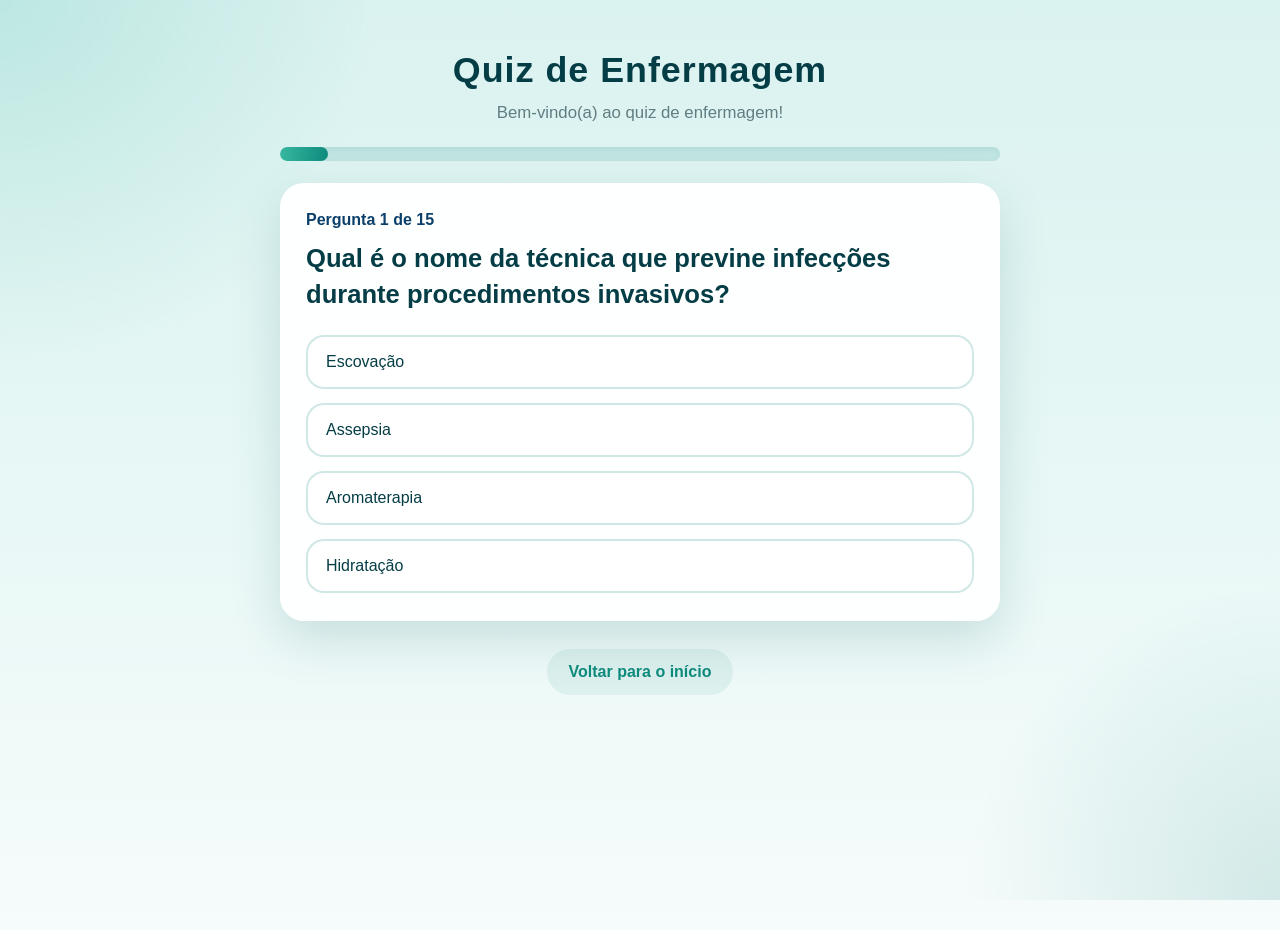
==== projeto-enfermagens/perguntas.html @ 4e0165e4 "projeto em teste" ====
<!DOCTYPE html>
<html lang="pt-br">

<head>
    <meta charset="UTF-8">
    <meta name="viewport" content="width=device-width, initial-scale=1.0">
    <link rel="stylesheet" href="estilos/pergutas.css">
    <title>Document</title>
</head>

<body>
    <div class="quiz-container">
        <header>
            <h1 id="titulo">Quiz de Enfermagem</h1>
            <p id="welcome-message">Olá, estudante!</p>
        </header>

        <main>
            <div class="progress-bar">
                <div class="progress-fill" id="progress-fill"></div>
            </div>

            <section class="question-box">
                <p class="question-number" id="question-number">Pergunta 1 de 5</p>
                <h2 class="question-text" id="question-text">Pergunta será carregada aqui.</h2>
                <div class="answers" id="answers"></div>
            </section>

            <div class="result-box hidden" id="result-box">
                <h2>Resultado</h2>
                <p id="score-text"></p>
                <p id="evaluation-text"></p>
                <button id="retry-btn" type="button">Refazer</button>
            </div>
        </main>

        <footer>
            <a href="index.html" class="back-link">Voltar para o início</a>
        </footer>
    </div>

    <script src="script.js"></script>
</body>

</html>
---- projeto-enfermagens/estilos/pergutas.css ----
:root {
    --background: #e8f8f6;
    --card: rgba(255, 255, 255, 0.95);
    --card-shadow: rgba(5, 86, 92, 0.16);
    --primary: #0f8b7d;
    --primary-dark: #0c406a;
    --accent: #378fb7;
    --text: #053d46;
    --muted: #607d82;
    --success: #1f828f;
    --danger: #c74d54;
}

* {
    box-sizing: border-box;
}

body {
    margin: 0;
    font-family: "Segoe UI", Tahoma, Geneva, Verdana, sans-serif;
    background: linear-gradient(180deg, #daf2f0 0%, #e8f8f6 55%, #f6fbfb 100%);
    color: var(--text);
    min-height: 100vh;
}

body::before {
    content: "";
    position: fixed;
    inset: 0;
    background: radial-gradient(circle at top left, rgba(55, 183, 160, 0.18), transparent 24%), radial-gradient(circle at bottom right, rgba(15, 139, 125, 0.15), transparent 20%);
    pointer-events: none;
}

.quiz-container {
    max-width: 760px;
    margin: 30px auto;
    padding: 20px;
    position: relative;
}

header {
    text-align: center;
    margin-bottom: 24px;
}

#titulo {
    font-size: clamp(2rem, 2.8vw, 3rem);
    margin: 0;
    letter-spacing: 1px;
    animation: fadeInTitle 1.2s ease;
}

#welcome-message {
    margin-top: 12px;
    font-size: 1.05rem;
    color: var(--muted);
}

.progress-bar {
    width: 100%;
    height: 14px;
    background: rgba(15, 139, 125, 0.14);
    border-radius: 999px;
    overflow: hidden;
    margin-bottom: 22px;
    box-shadow: inset 0 2px 6px rgba(5, 86, 92, 0.08);
}

.progress-fill {
    width: 0;
    height: 100%;
    background: linear-gradient(90deg, #37b7a0, #0f8b7d);
    border-radius: 999px;
    transition: width 0.4s ease;
}

.question-box,
.result-box {
    background: var(--card);
    border-radius: 24px;
    padding: 28px 26px;
    box-shadow: 0 18px 50px var(--card-shadow);
    backdrop-filter: blur(10px);
    position: relative;
}


/*
.question-box {
    animation: floatCard 6s ease-in-out infinite; 
}
*/

.question-number {
    margin: 0 0 12px;
    font-weight: 700;
    color: var(--primary-dark);
}

.question-text {
    margin: 0 0 22px;
    font-size: clamp(1.35rem, 2vw, 1.8rem);
    line-height: 1.4;
}

.answers {
    display: grid;
    gap: 14px;
}


/* estilos para questões de associação */

.match-game {
    position: relative;
    display: grid;
    grid-template-columns: 1fr 1fr;
    gap: 18px;
    padding: 12px 0;
}

.match-lines {
    position: absolute;
    inset: 0;
    width: 100%;
    height: 100%;
    pointer-events: none;
    z-index: 0;
}

.match-line {
    fill: none;
    stroke: rgba(113, 134, 255, 0.596);
    stroke-width: 4;
    stroke-linecap: round;
}

.match-column {
    position: relative;
    display: grid;
    gap: 10px;
    z-index: 1;
}

.match-item {
    width: 100%;
    min-height: 58px;
    padding: 12px 14px;
    border: 2px solid rgba(15, 139, 125, 0.18);
    border-radius: 14px;
    background: #fff;
    color: var(--text);
    font-weight: 600;
    text-align: left;
    cursor: pointer;
    transition: transform 0.2s ease, border-color 0.2s ease, background 0.2s ease;
}

.match-item:hover {
    transform: translateY(-1px);
    border-color: var(--primary);
}

.match-item.selected {
    border-color: var(--accent);
    background: #eef7ff;
}

.match-item.connected {
    border-color: var(--success);
    background: #e9f8f0;
}

.match-item.connected {
    border-color: var(--success);
    background: #e9f8f0;
}

.match-item.wrong {
    border-color: var(--danger);
    background: #fff0f1;
    animation: shakeMatch 0.4s ease;
}

.match-line.correct {
    stroke: #2ea878;
}

.match-line.wrong {
    stroke: #d9534f;
}

@keyframes shakeMatch {
    0%,
    100% {
        transform: translateX(0);
    }
    25% {
        transform: translateX(-4px);
    }
    75% {
        transform: translateX(4px);
    }
}

.answer-button {
    width: 100%;
    padding: 16px 18px;
    text-align: left;
    border: 2px solid rgba(15, 139, 125, 0.2);
    border-radius: 18px;
    background: white;
    color: var(--text);
    font-size: 1rem;
    cursor: pointer;
    transition: transform 0.25s ease, border-color 0.25s ease, background-color 0.25s ease, box-shadow 0.25s ease;
}

.answer-button:hover {
    transform: translateY(-2px);
    border-color: var(--primary);
    box-shadow: 0 12px 24px rgba(15, 139, 125, 0.12);
}

.answer-button.correct {
    border-color: white;
    background: white;
}

.answer-button.incorrect {
    border-color: white;
    background: white;
}

.result-box {
    margin-top: 24px;
    display: grid;
    gap: 18px;
    text-align: center;
}

.result-box.hidden {
    display: none;
}

.result-box h2 {
    margin: 0;
    font-size: 1.75rem;
}

#score-text,
#evaluation-text {
    margin: 0;
    color: var(--muted);
    line-height: 1.6;
}

#retry-btn,
.back-link {
    display: inline-flex;
    align-items: center;
    justify-content: center;
    padding: 14px 22px;
    border-radius: 999px;
    border: none;
    text-decoration: none;
    font-weight: 700;
    cursor: pointer;
}

#retry-btn {
    background: linear-gradient(135deg, #0f8b7d, #37b7a0);
    color: white;
    box-shadow: 0 16px 32px rgba(15, 139, 125, 0.22);
    transition: transform 0.2s ease, box-shadow 0.2s ease;
}

#retry-btn:hover {
    transform: translateY(-2px);
    box-shadow: 0 20px 36px rgba(15, 139, 125, 0.28);
}

footer {
    margin-top: 28px;
    text-align: center;
}

.back-link {
    color: var(--primary);
    background: rgba(15, 139, 125, 0.08);
}

.back-link:hover {
    background: rgba(15, 139, 125, 0.14);
}

@media (max-width: 768px) {
    .quiz-container {
        margin: 18px auto;
        padding: 16px;
    }
    .question-box,
    .result-box {
        padding: 22px;
    }
    .answer-button {
        padding: 14px 16px;
        font-size: 0.98rem;
    }
}

@keyframes floatCard {
    0%,
    100% {
        transform: translateY(0);
    }
    50% {
        transform: translateY(-8px);
    }
}

@keyframes fadeInTitle {
    from {
        opacity: 0;
        transform: translateY(-10px);
    }
    to {
        opacity: 1;
        transform: translateY(0);
    }
}
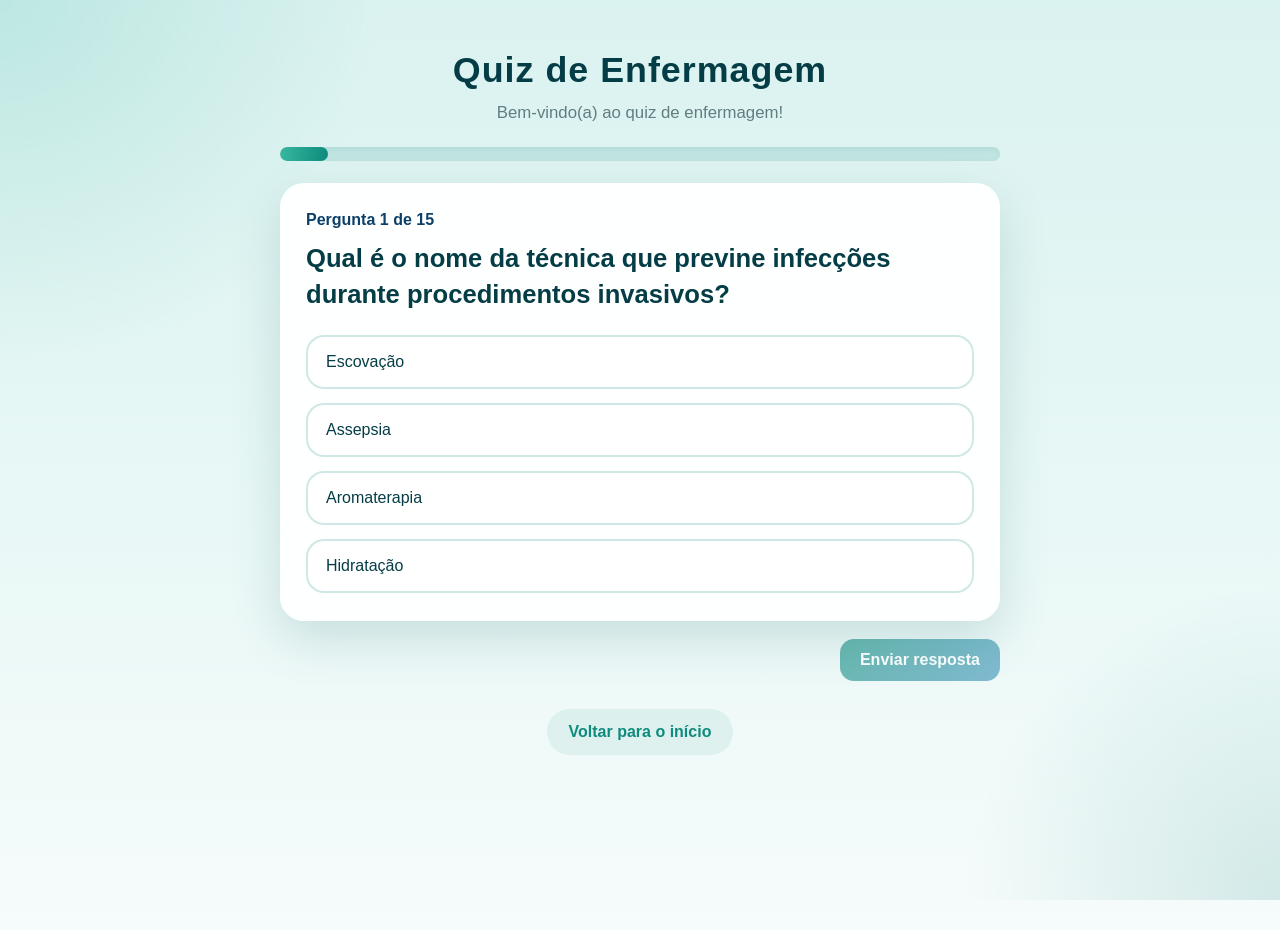
==== commit b2e26a7a: "atualizei" ====
--- a/projeto-enfermagens/perguntas.html
+++ b/projeto-enfermagens/perguntas.html
@@ -26,6 +26,9 @@
                 <div class="answers" id="answers"></div>
             </section>
 
+            <div class="controls">
+                <button id="submit-btn" type="button" class="submit-button">Enviar resposta</button>
+            </div>
             <div class="result-box hidden" id="result-box">
                 <h2>Resultado</h2>
                 <p id="score-text"></p>
--- a/projeto-enfermagens/estilos/pergutas.css
+++ b/projeto-enfermagens/estilos/pergutas.css
@@ -106,6 +106,66 @@
 .answers {
     display: grid;
     gap: 14px;
+}
+
+/* controles e botão Enviar */
+.controls {
+    margin-top: 18px;
+    display: flex;
+    justify-content: flex-end;
+}
+
+.submit-button {
+    padding: 12px 20px;
+    border-radius: 14px;
+    border: none;
+    background: linear-gradient(135deg, var(--primary), var(--accent));
+    color: white;
+    font-weight: 800;
+    font-size: 1rem;
+    cursor: pointer;
+    box-shadow: 0 12px 28px rgba(15, 139, 125, 0.18);
+    transition: transform 0.18s ease, box-shadow 0.18s ease, opacity 0.12s ease;
+}
+
+.submit-button:hover {
+    transform: translateY(-3px);
+    box-shadow: 0 18px 36px rgba(15, 139, 125, 0.24);
+}
+
+.submit-button:active {
+    transform: translateY(-1px);
+}
+
+.submit-button:focus-visible {
+    outline: none;
+    box-shadow: 0 0 0 4px rgba(55, 183, 160, 0.15), 0 18px 36px rgba(15, 139, 125, 0.18);
+}
+
+.submit-button.ready {
+    background: linear-gradient(135deg, #16a34a, #10b981);
+    box-shadow: 0 22px 44px rgba(16, 163, 74, 0.28), 0 0 0 6px rgba(16, 163, 74, 0.08);
+    transform: translateY(-2px) scale(1.02);
+}
+
+.submit-button.ready::after {
+    content: '\2022';
+    display: inline-block;
+    margin-left: 10px;
+    color: rgba(255,255,255,0.95);
+    font-size: 1.1rem;
+    line-height: 1;
+    vertical-align: middle;
+}
+
+@media (max-width: 560px) {
+    .controls {
+        justify-content: center;
+    }
+    .submit-button {
+        width: 100%;
+        max-width: 420px;
+    }
 }
 
 
@@ -222,10 +282,40 @@
     box-shadow: 0 12px 24px rgba(15, 139, 125, 0.12);
 }
 
+/* estado de seleção pendente (antes de enviar) */
+.answer-button.pending {
+    border-color: var(--accent);
+    background: linear-gradient(180deg, rgba(62,168,150,0.06), rgba(62,168,150,0.03));
+    box-shadow: 0 10px 20px rgba(15,139,125,0.08);
+    transform: translateY(-2px);
+}
+
+/* estado após avaliação */
+.answer-button.correct {
+    border-color: var(--success);
+    background: linear-gradient(180deg, rgba(47,159,192,0.08), rgba(47,159,192,0.03));
+    box-shadow: 0 12px 28px rgba(31,130,143,0.12);
+}
+
+.answer-button.incorrect {
+    border-color: var(--danger);
+    background: linear-gradient(180deg, rgba(199,77,84,0.06), rgba(199,77,84,0.03));
+    box-shadow: 0 8px 18px rgba(199,77,84,0.06);
+}
+
+/* botão desabilitado */
+.submit-button:disabled {
+    opacity: 0.6;
+    cursor: not-allowed;
+    transform: none;
+    box-shadow: none;
+}
+/*
 .answer-button.correct {
     border-color: white;
     background: white;
 }
+    */
 
 .answer-button.incorrect {
     border-color: white;
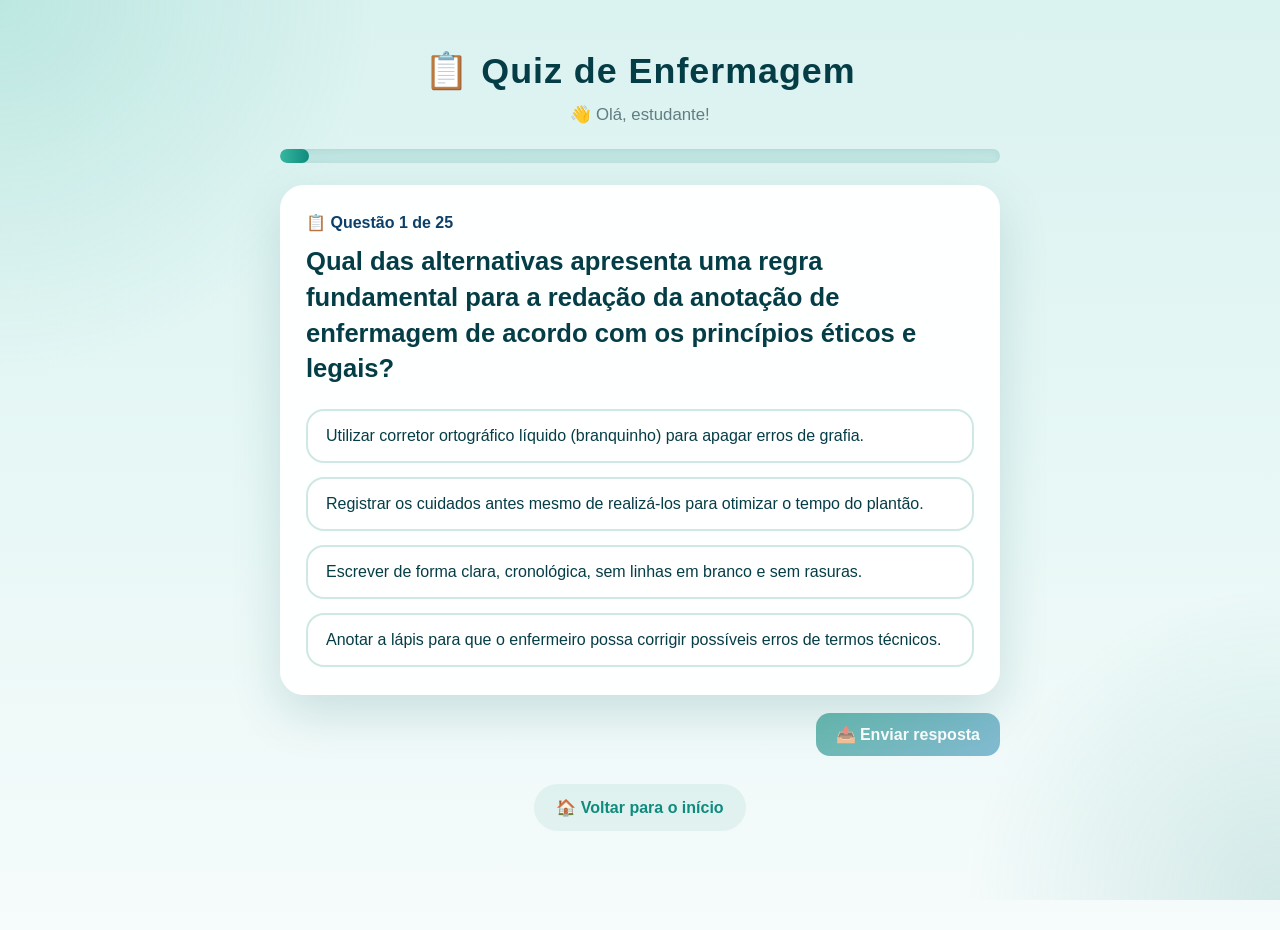
==== commit 09398fc6: "atualizei" ====
--- a/projeto-enfermagens/perguntas.html
+++ b/projeto-enfermagens/perguntas.html
@@ -11,8 +11,8 @@
 <body>
     <div class="quiz-container">
         <header>
-            <h1 id="titulo">Quiz de Enfermagem</h1>
-            <p id="welcome-message">Olá, estudante!</p>
+            <h1 id="titulo">📋 Quiz de Enfermagem</h1>
+            <p id="welcome-message">👋 Olá, estudante!</p>
         </header>
 
         <main>
@@ -27,18 +27,18 @@
             </section>
 
             <div class="controls">
-                <button id="submit-btn" type="button" class="submit-button">Enviar resposta</button>
+                <button id="submit-btn" type="button" class="submit-button">📤 Enviar resposta</button>
             </div>
             <div class="result-box hidden" id="result-box">
-                <h2>Resultado</h2>
+                <h2>🏆 Resultado</h2>
                 <p id="score-text"></p>
                 <p id="evaluation-text"></p>
-                <button id="retry-btn" type="button">Refazer</button>
+                <button id="retry-btn" type="button">🔄 Refazer</button>
             </div>
         </main>
 
         <footer>
-            <a href="index.html" class="back-link">Voltar para o início</a>
+            <a href="index.html" class="back-link">🏠 Voltar para o início</a>
         </footer>
     </div>
 
--- a/projeto-enfermagens/estilos/pergutas.css
+++ b/projeto-enfermagens/estilos/pergutas.css
@@ -36,6 +36,8 @@
     margin: 30px auto;
     padding: 20px;
     position: relative;
+    width: min(96%, 760px);
+    animation: fadeInSlide 0.8s ease forwards;
 }
 
 header {
@@ -109,6 +111,25 @@
 }
 
 /* controles e botão Enviar */
+.essay-input {
+    width: 100%;
+    min-height: 120px;
+    border: 1px solid rgba(15, 139, 125, 0.2);
+    border-radius: 14px;
+    padding: 12px 14px;
+    resize: vertical;
+    background: white;
+    color: var(--text);
+    font: inherit;
+    line-height: 1.45;
+}
+
+.essay-input:focus {
+    outline: none;
+    border-color: var(--accent);
+    box-shadow: 0 0 0 3px rgba(55, 183, 160, 0.12);
+}
+
 .controls {
     margin-top: 18px;
     display: flex;
@@ -214,6 +235,9 @@
     text-align: left;
     cursor: pointer;
     transition: transform 0.2s ease, border-color 0.2s ease, background 0.2s ease;
+    white-space: normal;
+    word-break: break-word;
+    hyphens: auto;
 }
 
 .match-item:hover {
@@ -273,6 +297,8 @@
     color: var(--text);
     font-size: 1rem;
     cursor: pointer;
+    opacity: 0;
+    animation: fadeInItem 0.45s ease forwards;
     transition: transform 0.25s ease, border-color 0.25s ease, background-color 0.25s ease, box-shadow 0.25s ease;
 }
 
@@ -399,6 +425,68 @@
     }
 }
 
+/* Regras adicionais para responsividade (todas as telas) */
+@media (max-width: 900px) {
+    .quiz-container { width: min(96%, 760px); padding: 16px; }
+    .question-text { font-size: clamp(1.05rem, 2.6vw, 1.5rem); }
+    .answer-button { padding: 14px 16px; font-size: 0.98rem; }
+}
+
+@media (max-width: 720px) {
+    .match-game {
+        grid-template-columns: 1fr 1fr;
+        gap: 18px;
+    }
+    .match-lines {
+        display: block;
+    }
+    .match-column {
+        gap: 10px;
+    }
+    .match-column.match-column-left,
+    .match-column.match-column-right {
+        padding: 12px;
+        border: 1px solid rgba(15, 139, 125, 0.16);
+        border-radius: 18px;
+        background: rgba(255, 255, 255, 0.9);
+    }
+    .match-column.match-column-left::before,
+    .match-column.match-column-right::before {
+        content: none;
+    }
+    .match-hint,
+    .match-selection-banner {
+        display: none;
+    }
+    .match-item {
+        word-break: break-word;
+        white-space: normal;
+    }
+    .question-box, .result-box { padding: 18px; }
+    .controls { justify-content: center; }
+}
+
+@media (min-width: 721px) {
+    .match-game {
+        grid-template-columns: 1fr 1fr;
+    }
+    .match-column {
+        align-items: stretch;
+    }
+    .match-item {
+        white-space: normal;
+        word-break: break-word;
+    }
+}
+
+@media (max-width: 480px) {
+    .quiz-container { padding: 12px; margin: 12px auto; }
+    .answer-button { padding: 12px 12px; font-size: 0.95rem; }
+    .question-text { font-size: 1.05rem; }
+    .match-item { min-height: 46px; padding: 10px 12px; }
+    .submit-button { width: 100%; }
+}
+
 @keyframes floatCard {
     0%,
     100% {
@@ -409,6 +497,33 @@
     }
 }
 
+@keyframes fadeInSlide {
+    from {
+        opacity: 0;
+        transform: translateY(18px);
+    }
+    to {
+        opacity: 1;
+        transform: translateY(0);
+    }
+}
+
+@keyframes fadeInItem {
+    from {
+        opacity: 0;
+        transform: translateY(8px);
+    }
+    to {
+        opacity: 1;
+        transform: translateY(0);
+    }
+}
+
+@keyframes pulseButton {
+    0%, 100% { transform: scale(1); }
+    50% { transform: scale(1.02); }
+}
+
 @keyframes fadeInTitle {
     from {
         opacity: 0;
